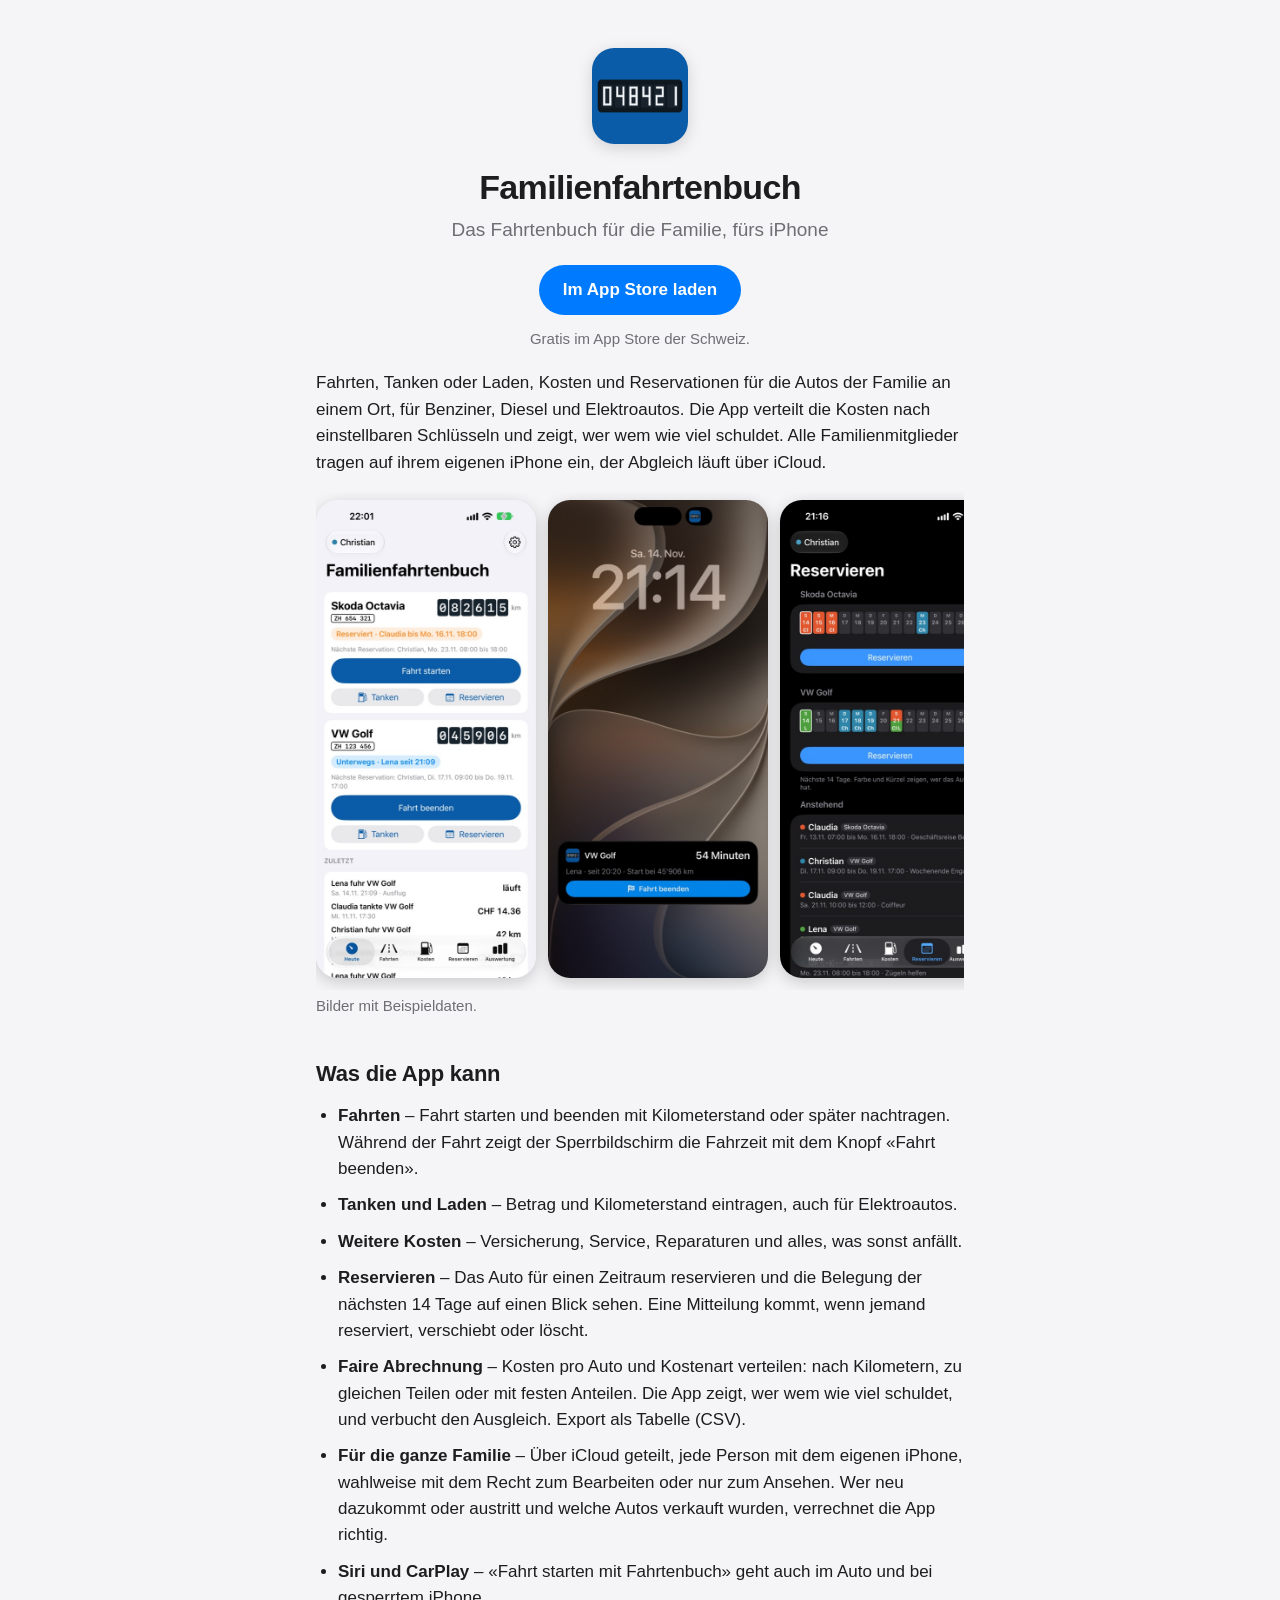
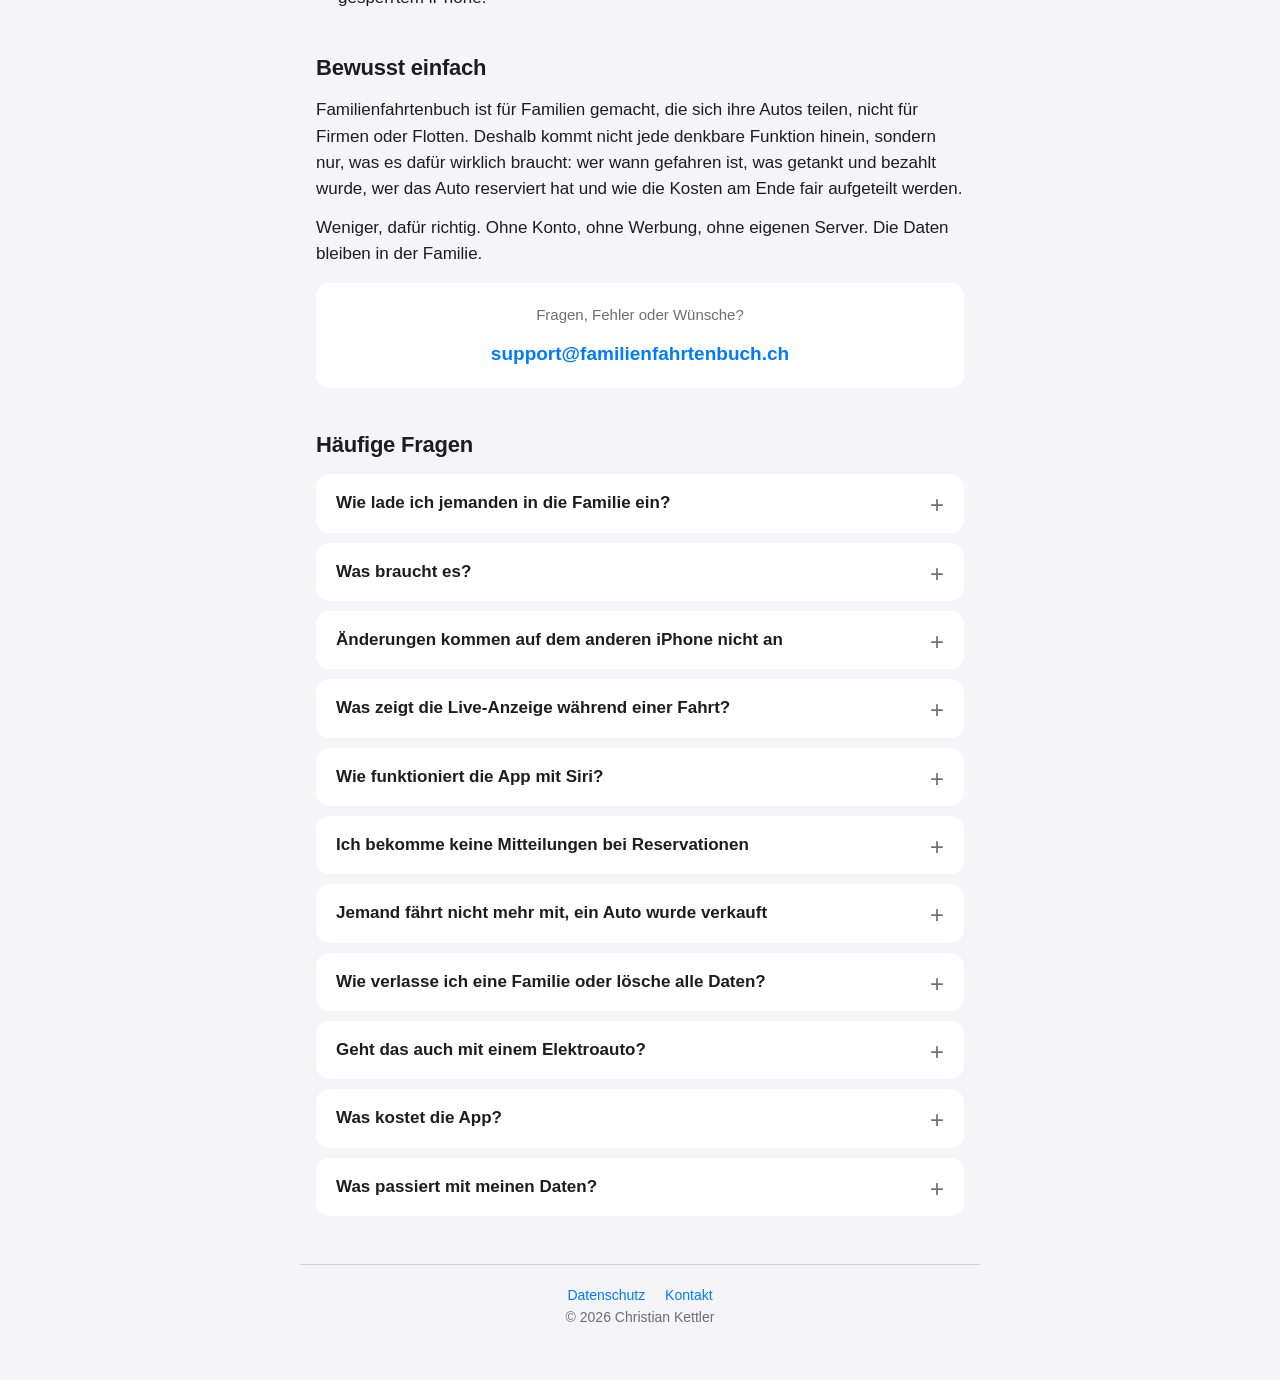
==== index.html @ 31a91b7d "Abschnitt «Was die App kann» Co-Authored-By: Claude Opus 5.5 <noreply@anthropic.com>" ====
<!doctype html>
<html lang="de-CH">
<head>
<meta charset="utf-8">
<meta name="viewport" content="width=device-width, initial-scale=1">
<title>Familienfahrtenbuch – Support</title>
<meta name="description" content="Familienfahrtenbuch: das Fahrtenbuch für die Familie, fürs iPhone. Fahrten, Tanken, Kosten und Reservationen, gemeinsam über iCloud. Hilfe und Kontakt.">
<link rel="icon" href="icon.png">
<link rel="apple-touch-icon" href="apple-touch-icon.png">
<link rel="stylesheet" href="style.css">
</head>
<body>
<header>
  <img src="icon.png" alt="">
  <h1>Familienfahrtenbuch</h1>
  <p class="lead">Das Fahrtenbuch für die Familie, fürs iPhone</p>
  <p><a class="store" href="https://apps.apple.com/ch/app/id6833366679">Im App Store laden</a></p>
  <p class="muted">Gratis im App Store der Schweiz.</p>
</header>

<main>
  <p>Fahrten, Tanken oder Laden, Kosten und Reservationen für die Autos der Familie an einem Ort, für Benziner, Diesel und Elektroautos. Die App verteilt die Kosten nach einstellbaren Schlüsseln und zeigt, wer wem wie viel schuldet. Alle Familienmitglieder tragen auf ihrem eigenen iPhone ein, der Abgleich läuft über iCloud.</p>

  <div class="gallery" aria-label="Bildschirmfotos der App">
    <img src="bilder/1-heute.jpg" alt="Heute: Autos mit Kilometerstand, Reservation und laufender Fahrt" loading="lazy">
    <img src="bilder/2-live.jpg" alt="Live-Anzeige der laufenden Fahrt auf dem Sperrbildschirm" loading="lazy">
    <img src="bilder/3-reservieren-dunkel.jpg" alt="Reservieren mit Belegung der nächsten 14 Tage, dunkle Darstellung" loading="lazy">
    <img src="bilder/4-auswertung.jpg" alt="Auswertung: Kosten, Kilometer und wer wie viel zahlt" loading="lazy">
    <img src="bilder/6-kosten-dunkel.jpg" alt="Tankfüllungen mit Betrag und Kilometerstand, dunkle Darstellung" loading="lazy">
    <img src="bilder/5-fahrten.jpg" alt="Liste der Fahrten mit Kilometern" loading="lazy">
    <img src="bilder/7-tanken.jpg" alt="Formular zum Eintragen einer Tankfüllung" loading="lazy">
  </div>
  <p class="muted">Bilder mit Beispieldaten.</p>

  <h2>Was die App kann</h2>
  <ul class="features">
    <li><strong>Fahrten</strong> – Fahrt starten und beenden mit Kilometerstand oder später nachtragen. Während der Fahrt zeigt der Sperrbildschirm die Fahrzeit mit dem Knopf «Fahrt beenden».</li>
    <li><strong>Tanken und Laden</strong> – Betrag und Kilometerstand eintragen, auch für Elektroautos.</li>
    <li><strong>Weitere Kosten</strong> – Versicherung, Service, Reparaturen und alles, was sonst anfällt.</li>
    <li><strong>Reservieren</strong> – Das Auto für einen Zeitraum reservieren und die Belegung der nächsten 14 Tage auf einen Blick sehen. Eine Mitteilung kommt, wenn jemand reserviert, verschiebt oder löscht.</li>
    <li><strong>Faire Abrechnung</strong> – Kosten pro Auto und Kostenart verteilen: nach Kilometern, zu gleichen Teilen oder mit festen Anteilen. Die App zeigt, wer wem wie viel schuldet, und verbucht den Ausgleich. Export als Tabelle (CSV).</li>
    <li><strong>Für die ganze Familie</strong> – Über iCloud geteilt, jede Person mit dem eigenen iPhone, wahlweise mit dem Recht zum Bearbeiten oder nur zum Ansehen. Wer neu dazukommt oder austritt und welche Autos verkauft wurden, verrechnet die App richtig.</li>
    <li><strong>Siri und CarPlay</strong> – «Fahrt starten mit Fahrtenbuch» geht auch im Auto und bei gesperrtem iPhone.</li>
  </ul>

  <h2>Bewusst einfach</h2>
  <p>Familienfahrtenbuch ist für Familien gemacht, die sich ihre Autos teilen, nicht für Firmen oder Flotten. Deshalb kommt nicht jede denkbare Funktion hinein, sondern nur, was es dafür wirklich braucht: wer wann gefahren ist, was getankt und bezahlt wurde, wer das Auto reserviert hat und wie die Kosten am Ende fair aufgeteilt werden.</p>
  <p>Weniger, dafür richtig. Ohne Konto, ohne Werbung, ohne eigenen Server. Die Daten bleiben in der Familie.</p>

  <div class="card contact">
    <p class="muted">Fragen, Fehler oder Wünsche?</p>
    <a href="mailto:support@familienfahrtenbuch.ch">support@familienfahrtenbuch.ch</a>
  </div>

  <h2>Häufige Fragen</h2>

  <details>
    <summary>Wie lade ich jemanden in die Familie ein?</summary>
    <div>
      <p>In der App unter Einstellungen → «Familie einladen …» einen Link verschicken, zum Beispiel über Nachrichten.</p>
      <p>Die eingeladene Person installiert die App, öffnet sie einmal und tippt danach auf den Link. Passiert nach dem Antippen nichts, den Link einfach nochmals antippen.</p>
    </div>
  </details>

  <details>
    <summary>Was braucht es?</summary>
    <div>
      <p>Ein iPhone mit iOS 17 oder neuer. Zum Teilen mit der Familie müssen alle mit ihrer Apple-ID bei iCloud angemeldet sein. Die Daten der Familie liegen in der iCloud der Person, die eingeladen hat, und zählen zu ihrem iCloud-Speicher (meist nur wenig Platz).</p>
    </div>
  </details>

  <details>
    <summary>Änderungen kommen auf dem anderen iPhone nicht an</summary>
    <div>
      <p>Der Abgleich über iCloud kann einige Minuten dauern. Automatisch im Hintergrund klappt er nur, wenn die Hintergrundaktualisierung für die App eingeschaltet und der Stromsparmodus aus ist. Sonst kommen Änderungen erst, wenn die App geöffnet wird. Bitte prüfen:</p>
      <ul>
        <li>iOS-Einstellungen → Allgemein → Hintergrundaktualisierung: eingeschaltet, auch bei Familienfahrtenbuch.</li>
        <li>Stromsparmodus aus. Die App im App-Umschalter nicht wegwischen.</li>
        <li>Beide iPhones sind mit dem Internet verbunden und bei iCloud angemeldet.</li>
        <li>In der App unter Einstellungen stehen «Zuletzt geladen» und «Zuletzt hochgeladen». Steht dort eine Meldung «iCloud-Abgleich: …», schicken Sie uns diese bitte.</li>
        <li>Die App einmal ganz schliessen und wieder öffnen.</li>
      </ul>
    </div>
  </details>

  <details>
    <summary>Was zeigt die Live-Anzeige während einer Fahrt?</summary>
    <div>
      <p>Solange deine Fahrt läuft, zeigen Sperrbildschirm und Dynamic Island das Auto, die Fahrzeit und den Knopf «Fahrt beenden». Der Knopf öffnet direkt das Formular für den Kilometerstand. Läuft eine Fahrt seit 12 Stunden, erinnert die App daran, sie zu beenden.</p>
      <p>Beim ersten Mal fragt iOS, ob die App Live-Aktivitäten zeigen darf. Ein- und ausschalten lässt sich das in den iOS-Einstellungen unter Familienfahrtenbuch → Live-Aktivitäten. Länger als 8 Stunden zeigt iOS eine Live-Anzeige nicht.</p>
    </div>
  </details>

  <details>
    <summary>Wie funktioniert die App mit Siri?</summary>
    <div>
      <p>Sag zum Beispiel:</p>
      <ul>
        <li>«Fahrt starten mit Fahrtenbuch»</li>
        <li>«Fahrt mit VW Golf starten in Fahrtenbuch» (mit dem Namen deines Autos)</li>
        <li>«Fahrt beenden mit Fahrtenbuch»</li>
        <li>«Tanken eintragen mit Fahrtenbuch»</li>
      </ul>
      <p>Siri fragt nach, was fehlt: das Auto, wenn es mehrere gibt, beim Beenden den Kilometerstand, beim Tanken oder Laden Betrag und Kilometerstand. Gebucht wird auf die Person, die in der App oben links als «ich» gewählt ist. Fahrt starten und beenden gehen auch bei gesperrtem iPhone und im Auto mit CarPlay, Tanken und Laden erst nach dem Entsperren.</p>
      <p>Dieselben Befehle stehen in der Kurzbefehle-App und lassen sich auf die Aktionstaste legen. In der App unter Einstellungen → «Siri und Kurzbefehle» sind alle Sätze aufgelistet.</p>
    </div>
  </details>

  <details>
    <summary>Ich bekomme keine Mitteilungen bei Reservationen</summary>
    <div>
      <p>Jedes iPhone erzeugt die Mitteilung selbst, sobald der Abgleich die Änderung gebracht hat. Der Schalter «Mitteilungen bei Reservationen» in den Einstellungen gilt deshalb nur für das eigene iPhone. Zusätzlich muss die App in den iOS-Einstellungen Mitteilungen senden dürfen.</p>
      <p>Wichtig: Ohne Hintergrundaktualisierung oder im Stromsparmodus kommt die Mitteilung erst, wenn die App geöffnet wird. Auch sonst entscheidet iOS selbst, wann es die App im Hintergrund weckt; eine Mitteilung kann deshalb einige Minuten später kommen.</p>
    </div>
  </details>

  <details>
    <summary>Jemand fährt nicht mehr mit, ein Auto wurde verkauft</summary>
    <div>
      <p>Personen in den Einstellungen «Austreten lassen …», Autos «Als verkauft markieren …». Beide bleiben mit ihren Einträgen in der Abrechnung, damit der Ausgleich stimmt, erscheinen aber nicht mehr in den Auswahllisten.</p>
    </div>
  </details>

  <details>
    <summary>Wie verlasse ich eine Familie oder lösche alle Daten?</summary>
    <div>
      <p>Eine Familie verlassen: Einstellungen → «Teilnehmer ansehen». Alle Daten der Familie löschen: Einstellungen → «Auf Werkseinstellungen zurücksetzen». Das löscht die Daten auch bei allen Eingeladenen.</p>
    </div>
  </details>

  <details>
    <summary>Geht das auch mit einem Elektroauto?</summary>
    <div>
      <p>Ja. Beim Auto in den Einstellungen «Elektroauto» einschalten. Dann heisst es «Laden» statt «Tanken». Strom wird in der Abrechnung wie Treibstoff nach den gefahrenen Kilometern verteilt. Mit Siri: «Laden eintragen mit Fahrtenbuch».</p>
    </div>
  </details>

  <details>
    <summary>Was kostet die App?</summary>
    <div>
      <p>Nichts. Keine Werbung, keine Abos.</p>
    </div>
  </details>

  <details>
    <summary>Was passiert mit meinen Daten?</summary>
    <div>
      <p>Die App sammelt keine Daten. Was Sie eintragen, liegt auf Ihrem iPhone und in iCloud, sichtbar nur für Ihre Familie. Wir haben keinen Zugriff darauf. Einzelheiten in der <a href="datenschutz.html">Datenschutzerklärung</a>.</p>
    </div>
  </details>
</main>

<footer>
  <a href="datenschutz.html">Datenschutz</a>
  <a href="mailto:support@familienfahrtenbuch.ch">Kontakt</a>
  <p>© 2026 Christian Kettler</p>
</footer>
</body>
</html>
---- style.css ----
:root {
  --bg: #f5f5f7;
  --card: #ffffff;
  --text: #1d1d1f;
  --muted: #6e6e73;
  --line: #d2d2d7;
  --accent: #007aff;
  color-scheme: light dark;
}
@media (prefers-color-scheme: dark) {
  :root:not([data-theme="light"]) {
    --bg: #000000;
    --card: #1c1c1e;
    --text: #f5f5f7;
    --muted: #a1a1a6;
    --line: #38383a;
    --accent: #3b95ff;
  }
}
:root[data-theme="dark"] {
  --bg: #000000;
  --card: #1c1c1e;
  --text: #f5f5f7;
  --muted: #a1a1a6;
  --line: #38383a;
  --accent: #3b95ff;
}

* { box-sizing: border-box; }
html { -webkit-text-size-adjust: 100%; }
body {
  margin: 0;
  background: var(--bg);
  color: var(--text);
  font: 17px/1.55 -apple-system, BlinkMacSystemFont, "SF Pro Text", "Helvetica Neue", Arial, sans-serif;
}
main, header, footer { max-width: 680px; margin: 0 auto; padding: 0 16px; }
header { padding-top: 48px; padding-bottom: 8px; text-align: center; }
header img { width: 96px; height: 96px; border-radius: 22px; box-shadow: 0 4px 16px rgba(0,0,0,.15); }
h1 { font-size: 34px; line-height: 1.15; margin: 16px 0 8px; letter-spacing: -.02em; }
h2 { font-size: 22px; margin: 40px 0 12px; letter-spacing: -.01em; }
h3 { font-size: 17px; margin: 24px 0 4px; }
p, ul { margin: 0 0 12px; }
ul { padding-left: 22px; }
li { margin-bottom: 4px; }
.features li { margin-bottom: 10px; }
a { color: var(--accent); text-decoration: none; }
a:hover { text-decoration: underline; }
.lead { color: var(--muted); font-size: 19px; }
.muted { color: var(--muted); font-size: 15px; }

a.store {
  display: inline-block;
  margin-top: 8px;
  padding: 12px 24px;
  border-radius: 999px;
  background: var(--accent);
  color: #fff;
  font-weight: 600;
}
a.store:hover { text-decoration: none; opacity: .9; }

.gallery {
  display: flex;
  gap: 12px;
  overflow-x: auto;
  scroll-snap-type: x mandatory;
  padding: 8px 0 12px;
  margin: 16px 0 4px;
  -webkit-overflow-scrolling: touch;
}
.gallery img {
  flex: 0 0 auto;
  width: 220px;
  height: auto;
  border-radius: 22px;
  scroll-snap-align: start;
  box-shadow: 0 4px 16px rgba(0,0,0,.18);
}
@media (max-width: 480px) { .gallery img { width: 62vw; } }

.card {
  background: var(--card);
  border-radius: 14px;
  padding: 20px;
  margin: 16px 0;
}
.contact { text-align: center; }
.contact a { font-size: 19px; font-weight: 600; word-break: break-word; }

details {
  background: var(--card);
  border-radius: 14px;
  margin: 10px 0;
  padding: 0 20px;
}
summary {
  cursor: pointer;
  list-style: none;
  padding: 16px 28px 16px 0;
  font-weight: 600;
  position: relative;
}
summary::-webkit-details-marker { display: none; }
summary::after {
  content: "+";
  position: absolute; right: 0; top: 12px;
  font-size: 24px; font-weight: 400; color: var(--muted);
}
details[open] summary::after { content: "–"; }
details > div { padding-bottom: 16px; }

.policy h2 { font-size: 20px; margin-top: 32px; }

footer {
  margin-top: 48px;
  padding-top: 20px;
  padding-bottom: 40px;
  border-top: 1px solid var(--line);
  color: var(--muted);
  font-size: 14px;
  text-align: center;
}
footer a { margin: 0 8px; }
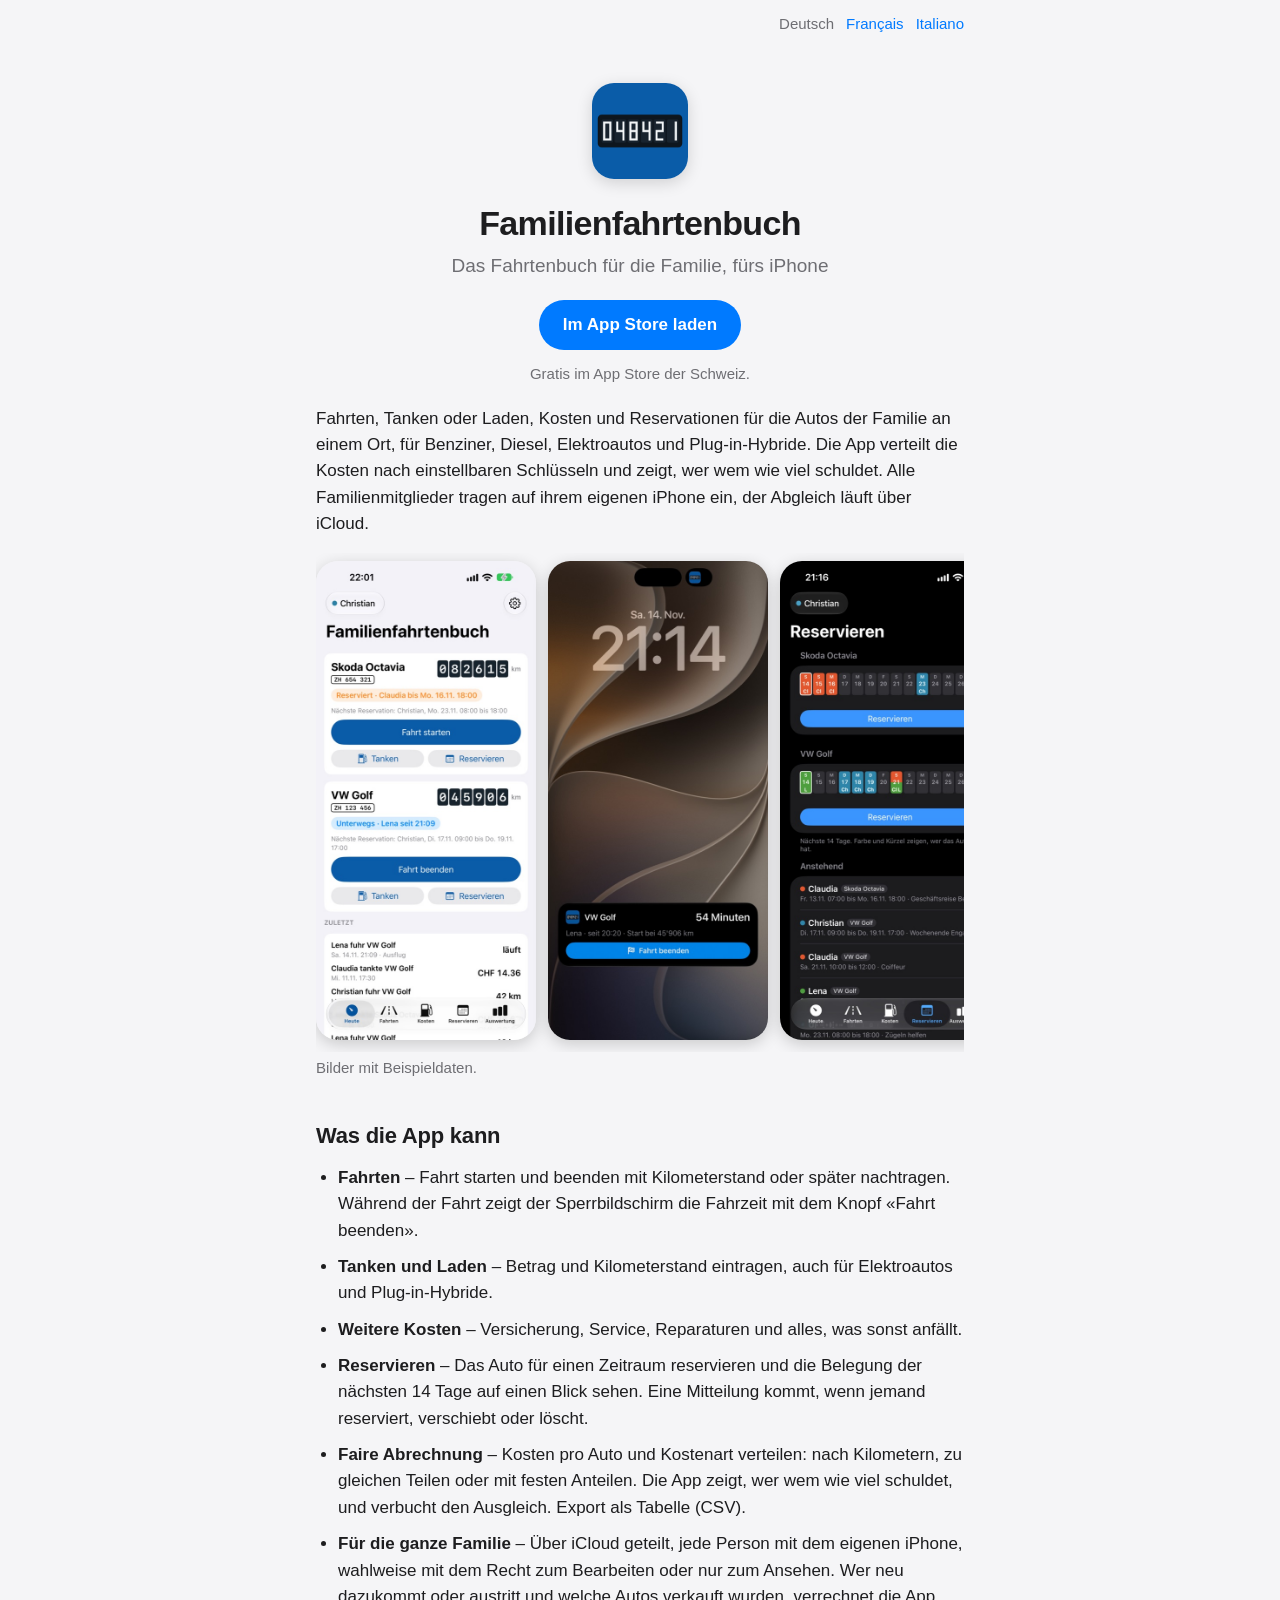
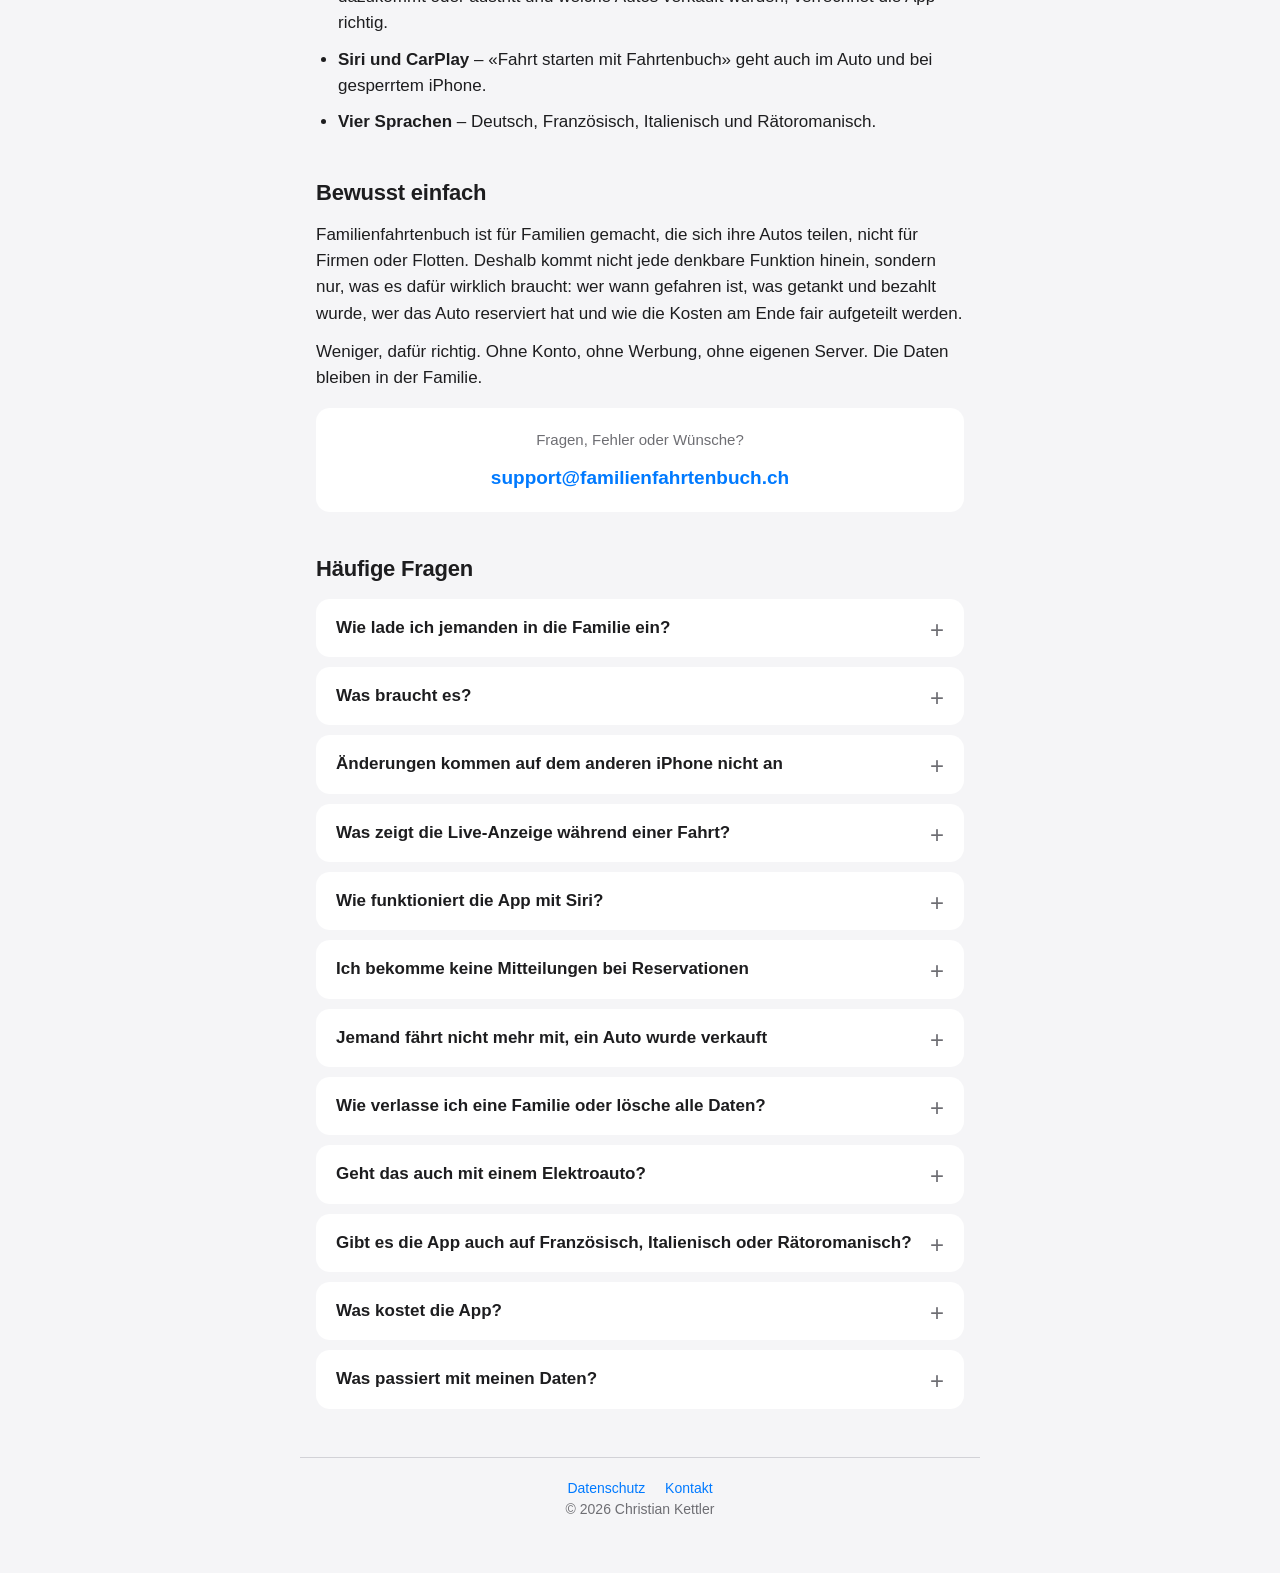
==== commit c338baea: "Webseite auf Französisch und Italienisch, Sprachwahl, Plug-in-Hybride (für App 1.4) Co-Authored-By: " ====
--- a/index.html
+++ b/index.html
@@ -4,12 +4,18 @@
 <meta charset="utf-8">
 <meta name="viewport" content="width=device-width, initial-scale=1">
 <title>Familienfahrtenbuch – Support</title>
+<link rel="canonical" href="https://familienfahrtenbuch.ch/">
+<link rel="alternate" hreflang="de-CH" href="https://familienfahrtenbuch.ch/">
+<link rel="alternate" hreflang="fr-CH" href="https://familienfahrtenbuch.ch/fr/">
+<link rel="alternate" hreflang="it-CH" href="https://familienfahrtenbuch.ch/it/">
+<link rel="alternate" hreflang="x-default" href="https://familienfahrtenbuch.ch/">
 <meta name="description" content="Familienfahrtenbuch: das Fahrtenbuch für die Familie, fürs iPhone. Fahrten, Tanken, Kosten und Reservationen, gemeinsam über iCloud. Hilfe und Kontakt.">
 <link rel="icon" href="icon.png">
 <link rel="apple-touch-icon" href="apple-touch-icon.png">
 <link rel="stylesheet" href="style.css">
 </head>
 <body>
+<nav class="langs" aria-label="Sprache / Langue / Lingua"><span aria-current="page">Deutsch</span><a href="fr/" lang="fr" hreflang="fr">Français</a><a href="it/" lang="it" hreflang="it">Italiano</a></nav>
 <header>
   <img src="icon.png" alt="">
   <h1>Familienfahrtenbuch</h1>
@@ -19,7 +25,7 @@
 </header>
 
 <main>
-  <p>Fahrten, Tanken oder Laden, Kosten und Reservationen für die Autos der Familie an einem Ort, für Benziner, Diesel und Elektroautos. Die App verteilt die Kosten nach einstellbaren Schlüsseln und zeigt, wer wem wie viel schuldet. Alle Familienmitglieder tragen auf ihrem eigenen iPhone ein, der Abgleich läuft über iCloud.</p>
+  <p>Fahrten, Tanken oder Laden, Kosten und Reservationen für die Autos der Familie an einem Ort, für Benziner, Diesel, Elektroautos und Plug-in-Hybride. Die App verteilt die Kosten nach einstellbaren Schlüsseln und zeigt, wer wem wie viel schuldet. Alle Familienmitglieder tragen auf ihrem eigenen iPhone ein, der Abgleich läuft über iCloud.</p>
 
   <div class="gallery" aria-label="Bildschirmfotos der App">
     <img src="bilder/1-heute.jpg" alt="Heute: Autos mit Kilometerstand, Reservation und laufender Fahrt" loading="lazy">
@@ -35,12 +41,13 @@
   <h2>Was die App kann</h2>
   <ul class="features">
     <li><strong>Fahrten</strong> – Fahrt starten und beenden mit Kilometerstand oder später nachtragen. Während der Fahrt zeigt der Sperrbildschirm die Fahrzeit mit dem Knopf «Fahrt beenden».</li>
-    <li><strong>Tanken und Laden</strong> – Betrag und Kilometerstand eintragen, auch für Elektroautos.</li>
+    <li><strong>Tanken und Laden</strong> – Betrag und Kilometerstand eintragen, auch für Elektroautos und Plug-in-Hybride.</li>
     <li><strong>Weitere Kosten</strong> – Versicherung, Service, Reparaturen und alles, was sonst anfällt.</li>
     <li><strong>Reservieren</strong> – Das Auto für einen Zeitraum reservieren und die Belegung der nächsten 14 Tage auf einen Blick sehen. Eine Mitteilung kommt, wenn jemand reserviert, verschiebt oder löscht.</li>
     <li><strong>Faire Abrechnung</strong> – Kosten pro Auto und Kostenart verteilen: nach Kilometern, zu gleichen Teilen oder mit festen Anteilen. Die App zeigt, wer wem wie viel schuldet, und verbucht den Ausgleich. Export als Tabelle (CSV).</li>
     <li><strong>Für die ganze Familie</strong> – Über iCloud geteilt, jede Person mit dem eigenen iPhone, wahlweise mit dem Recht zum Bearbeiten oder nur zum Ansehen. Wer neu dazukommt oder austritt und welche Autos verkauft wurden, verrechnet die App richtig.</li>
     <li><strong>Siri und CarPlay</strong> – «Fahrt starten mit Fahrtenbuch» geht auch im Auto und bei gesperrtem iPhone.</li>
+    <li><strong>Vier Sprachen</strong> – Deutsch, Französisch, Italienisch und Rätoromanisch.</li>
   </ul>
 
   <h2>Bewusst einfach</h2>
@@ -131,7 +138,15 @@
   <details>
     <summary>Geht das auch mit einem Elektroauto?</summary>
     <div>
-      <p>Ja. Beim Auto in den Einstellungen «Elektroauto» einschalten. Dann heisst es «Laden» statt «Tanken». Strom wird in der Abrechnung wie Treibstoff nach den gefahrenen Kilometern verteilt. Mit Siri: «Laden eintragen mit Fahrtenbuch».</p>
+      <p>Ja. Beim Auto in den Einstellungen als Antrieb «Elektro» wählen. Dann heisst es «Laden» statt «Tanken». Strom wird in der Abrechnung wie Treibstoff nach den gefahrenen Kilometern verteilt. Mit Siri: «Laden eintragen mit Fahrtenbuch».</p>
+      <p>Bei einem Plug-in-Hybrid als Antrieb «Plug-in-Hybrid» wählen (ab Version 1.4). Dann gibt es «Tanken/Laden», und im Formular wählst du, ob getankt oder geladen wurde. Siri fragt nach.</p>
+    </div>
+  </details>
+
+  <details>
+    <summary>Gibt es die App auch auf Französisch, Italienisch oder Rätoromanisch?</summary>
+    <div>
+      <p>Ja, ab Version 1.4. Die App folgt der Sprache des iPhones. Eine andere Sprache nur für diese App lässt sich in der App unter Einstellungen → «Sprache» wählen, danach die App einmal ganz schliessen und neu öffnen. Die Übersetzungen sind mit künstlicher Intelligenz (KI) gemacht; Hinweise auf Fehler nehmen wir gerne entgegen. Siri versteht die Befehle auf Deutsch, Französisch und Italienisch.</p>
     </div>
   </details>
 
--- a/style.css
+++ b/style.css
@@ -122,3 +122,8 @@
   text-align: center;
 }
 footer a { margin: 0 8px; }
+
+/* Sprachwahl oben rechts */
+.langs { max-width: 680px; margin: 0 auto; padding: 12px 16px 0; text-align: right; font-size: 15px; }
+.langs a, .langs span { margin-left: 12px; }
+.langs span { color: var(--muted); }
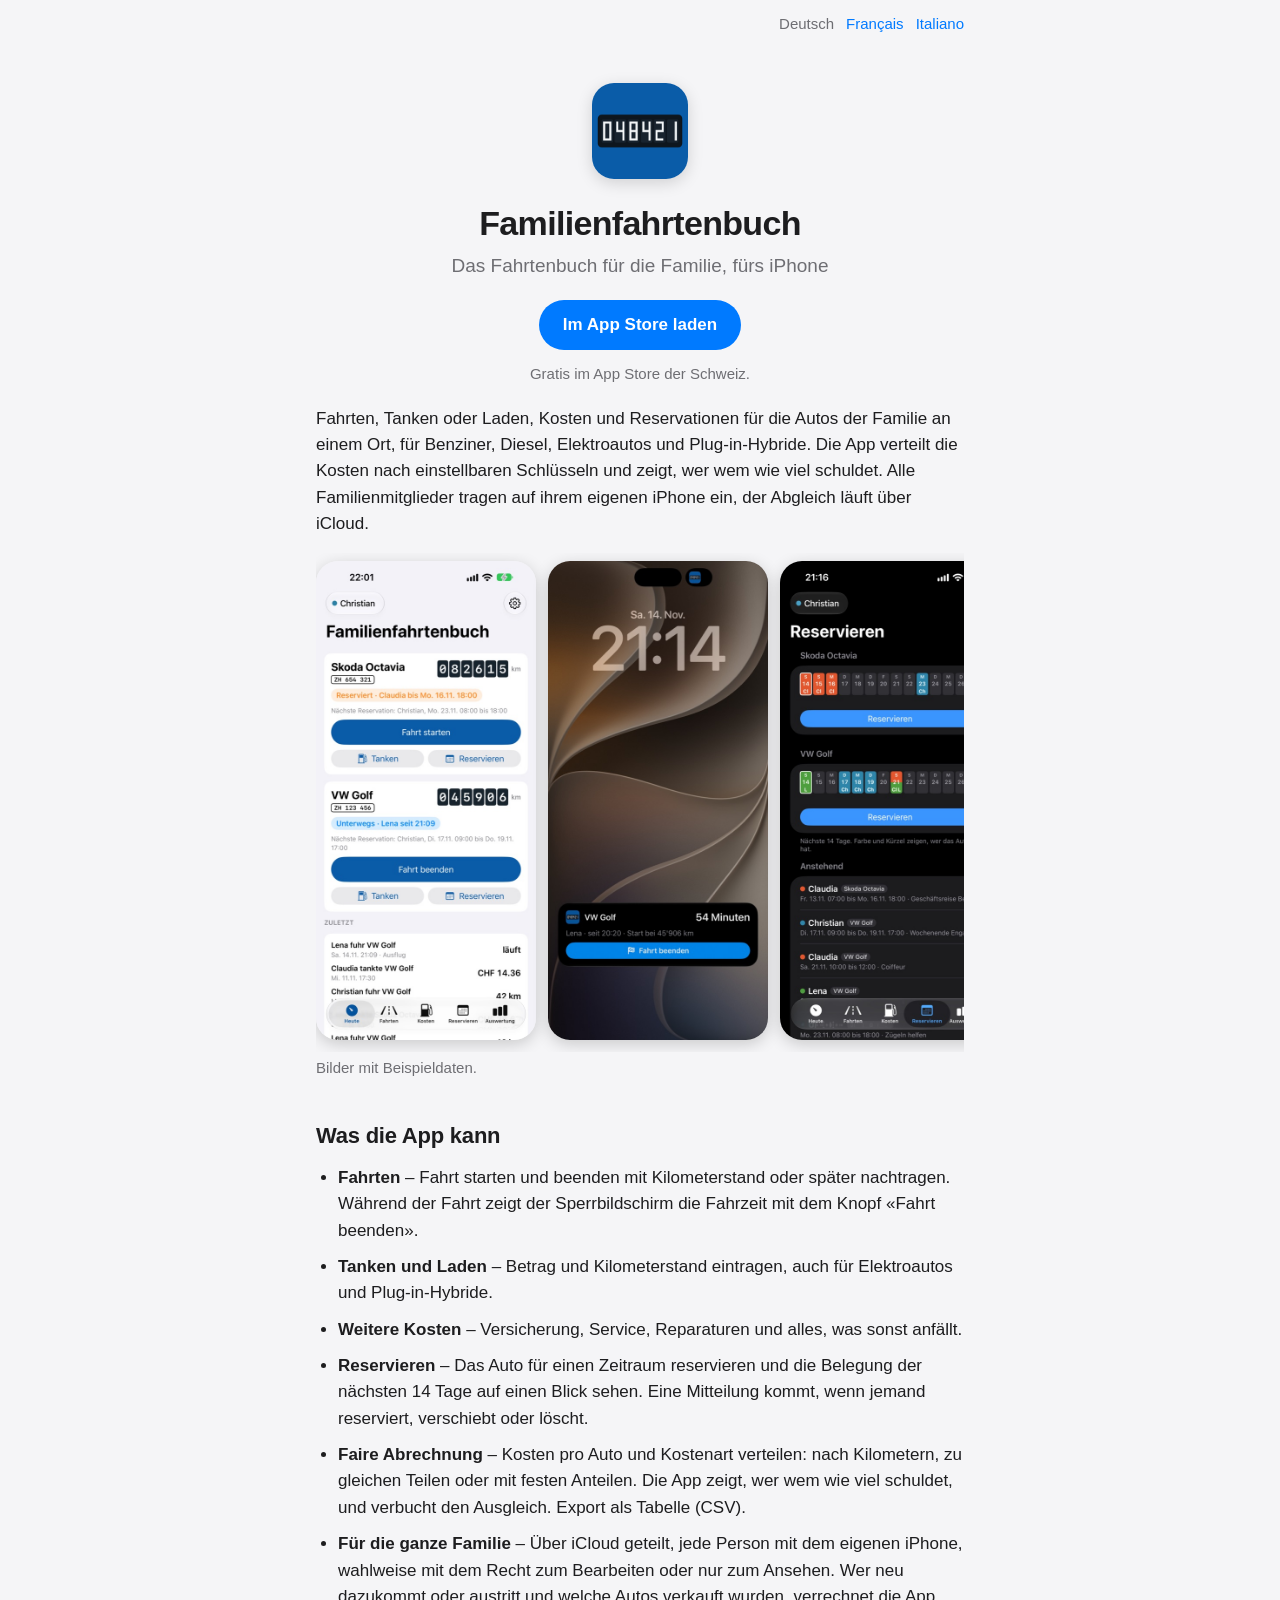
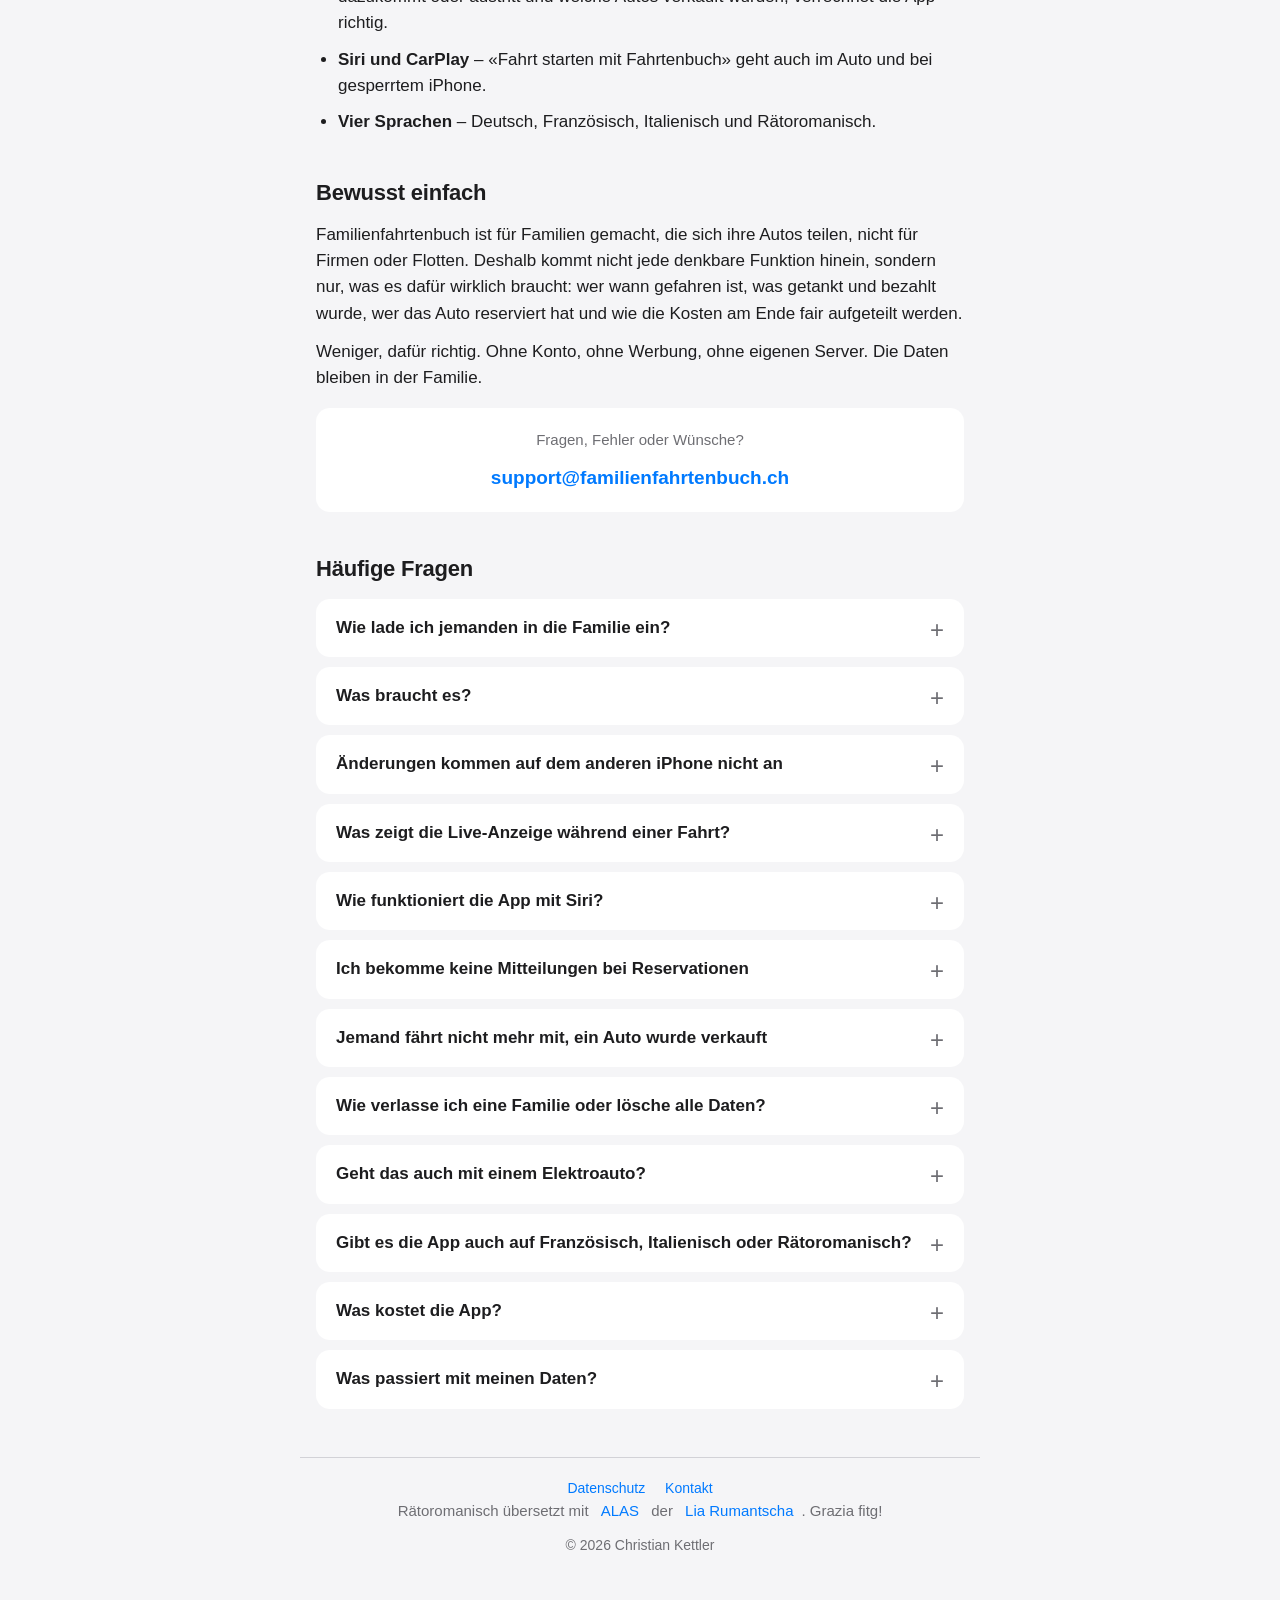
==== commit 8bb4c4ad: "Dank an ALAS (Lia Rumantscha) für die rätoromanische Übersetzung Co-Authored-By: Claude Opus 5.5 <no" ====
--- a/index.html
+++ b/index.html
@@ -146,7 +146,7 @@
   <details>
     <summary>Gibt es die App auch auf Französisch, Italienisch oder Rätoromanisch?</summary>
     <div>
-      <p>Ja, ab Version 1.4. Die App folgt der Sprache des iPhones. Eine andere Sprache nur für diese App lässt sich in der App unter Einstellungen → «Sprache» wählen, danach die App einmal ganz schliessen und neu öffnen. Die Übersetzungen sind mit künstlicher Intelligenz (KI) gemacht; Hinweise auf Fehler nehmen wir gerne entgegen. Siri versteht die Befehle auf Deutsch, Französisch und Italienisch.</p>
+      <p>Ja, ab Version 1.4. Die App folgt der Sprache des iPhones. Eine andere Sprache nur für diese App lässt sich in der App unter Einstellungen → «Sprache» wählen, danach die App einmal ganz schliessen und neu öffnen. Französisch und Italienisch sind mit künstlicher Intelligenz (KI) übersetzt, Rätoromanisch mit <a href="https://alas.liarumantscha.ch" rel="noopener">ALAS</a>, dem Übersetzer der <a href="https://www.liarumantscha.ch" rel="noopener">Lia Rumantscha</a>. Hinweise auf Fehler nehmen wir gerne entgegen. Siri versteht die Befehle auf Deutsch, Französisch und Italienisch.</p>
     </div>
   </details>
 
@@ -168,6 +168,7 @@
 <footer>
   <a href="datenschutz.html">Datenschutz</a>
   <a href="mailto:support@familienfahrtenbuch.ch">Kontakt</a>
+  <p class="muted">Rätoromanisch übersetzt mit <a href="https://alas.liarumantscha.ch" rel="noopener">ALAS</a> der <a href="https://www.liarumantscha.ch" rel="noopener">Lia Rumantscha</a>. Grazia fitg!</p>
   <p>© 2026 Christian Kettler</p>
 </footer>
 </body>
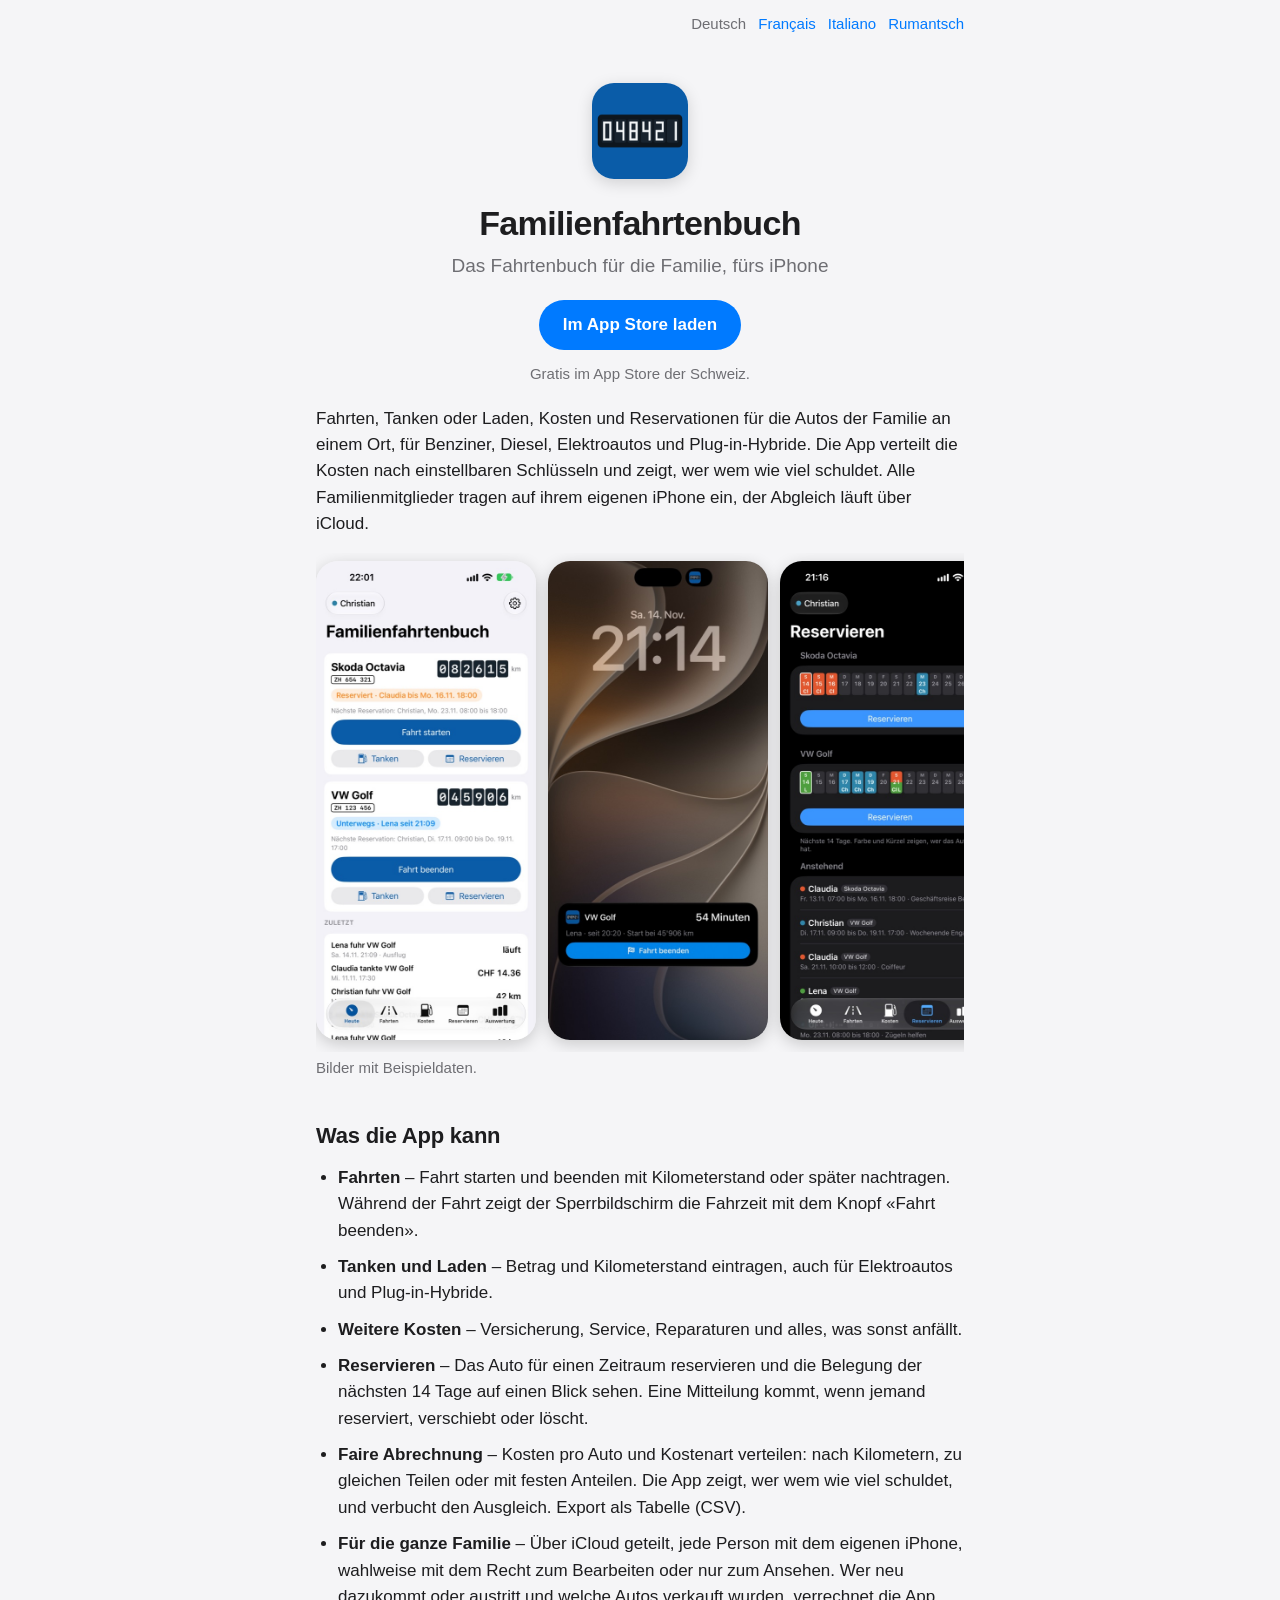
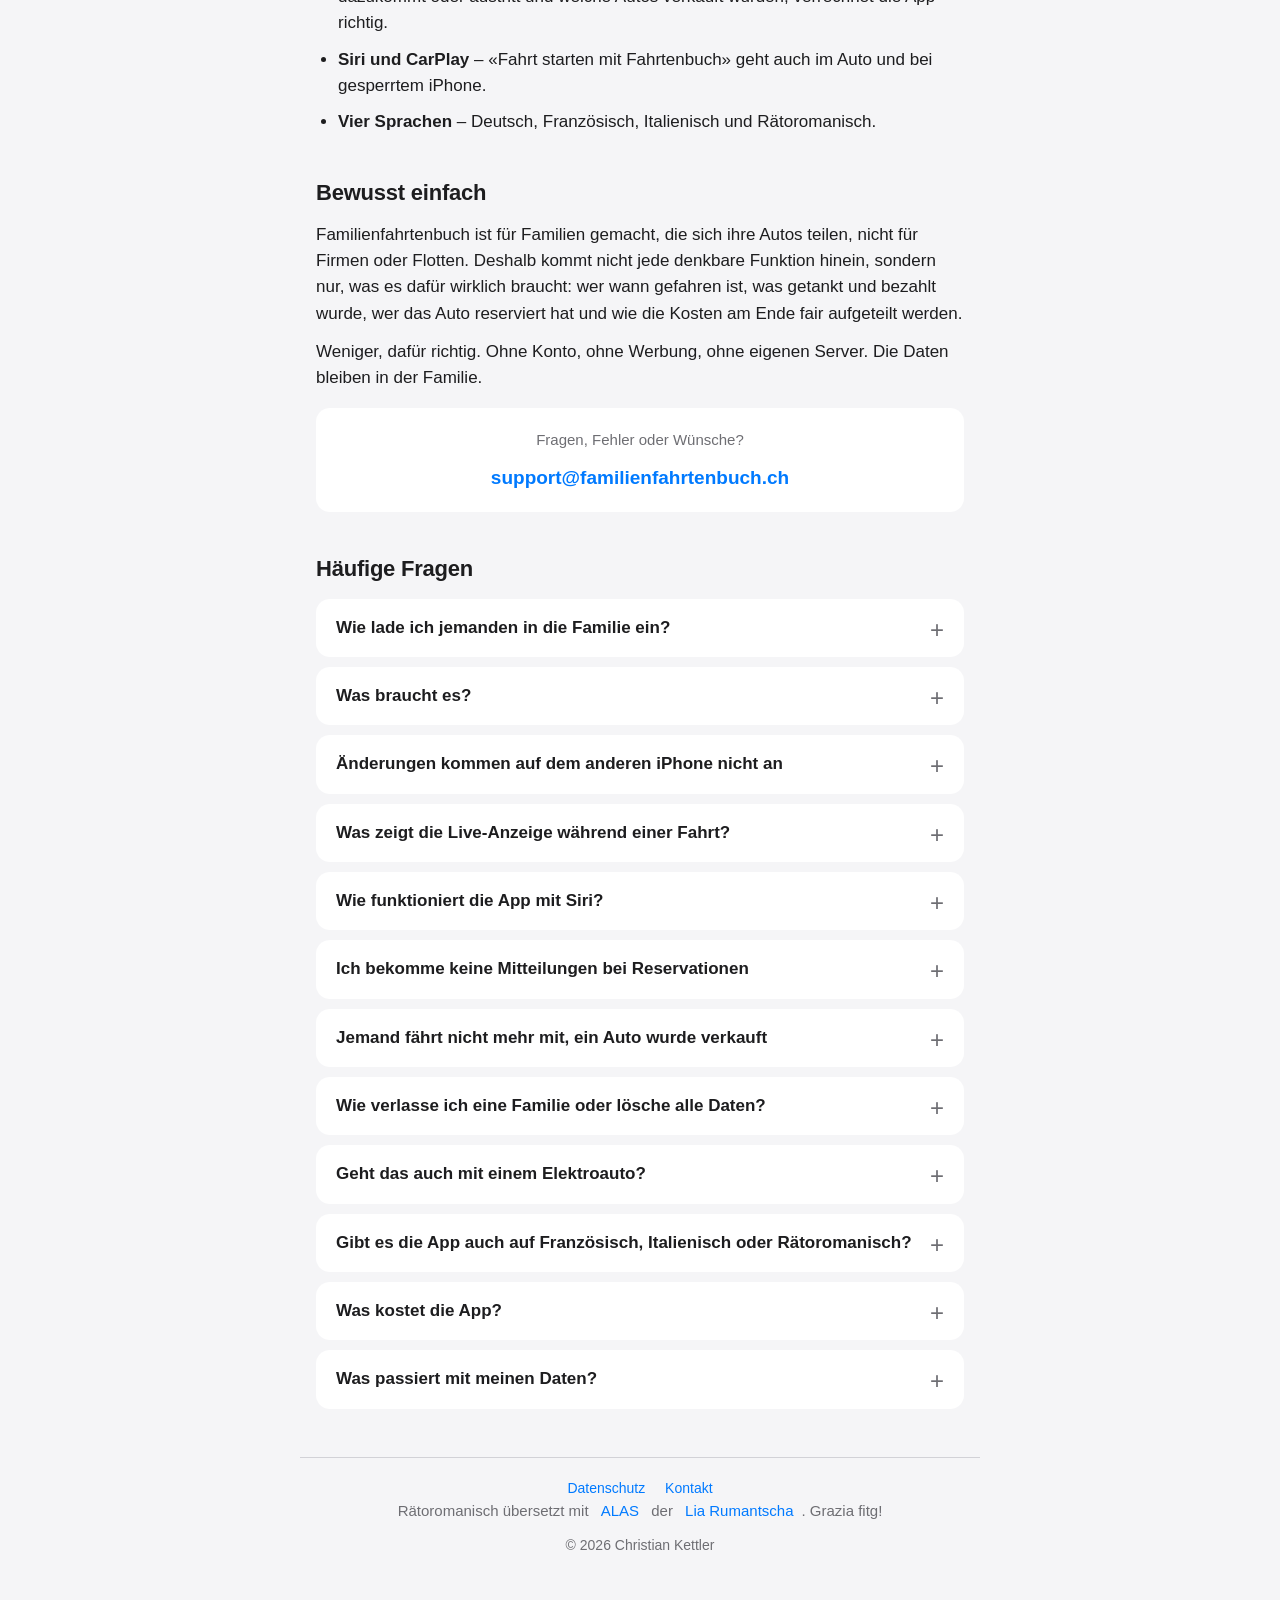
==== commit 7f0366af: "Webseite auf Rätoromanisch (ALAS und KI), Sprachwahl mit Rumantsch Co-Authored-By: Claude Opus 5.5 <" ====
--- a/index.html
+++ b/index.html
@@ -8,6 +8,7 @@
 <link rel="alternate" hreflang="de-CH" href="https://familienfahrtenbuch.ch/">
 <link rel="alternate" hreflang="fr-CH" href="https://familienfahrtenbuch.ch/fr/">
 <link rel="alternate" hreflang="it-CH" href="https://familienfahrtenbuch.ch/it/">
+<link rel="alternate" hreflang="rm-CH" href="https://familienfahrtenbuch.ch/rm/">
 <link rel="alternate" hreflang="x-default" href="https://familienfahrtenbuch.ch/">
 <meta name="description" content="Familienfahrtenbuch: das Fahrtenbuch für die Familie, fürs iPhone. Fahrten, Tanken, Kosten und Reservationen, gemeinsam über iCloud. Hilfe und Kontakt.">
 <link rel="icon" href="icon.png">
@@ -15,7 +16,7 @@
 <link rel="stylesheet" href="style.css">
 </head>
 <body>
-<nav class="langs" aria-label="Sprache / Langue / Lingua"><span aria-current="page">Deutsch</span><a href="fr/" lang="fr" hreflang="fr">Français</a><a href="it/" lang="it" hreflang="it">Italiano</a></nav>
+<nav class="langs" aria-label="Sprache / Langue / Lingua"><span aria-current="page">Deutsch</span><a href="fr/" lang="fr" hreflang="fr">Français</a><a href="it/" lang="it" hreflang="it">Italiano</a><a href="rm/" lang="rm" hreflang="rm">Rumantsch</a></nav>
 <header>
   <img src="icon.png" alt="">
   <h1>Familienfahrtenbuch</h1>
